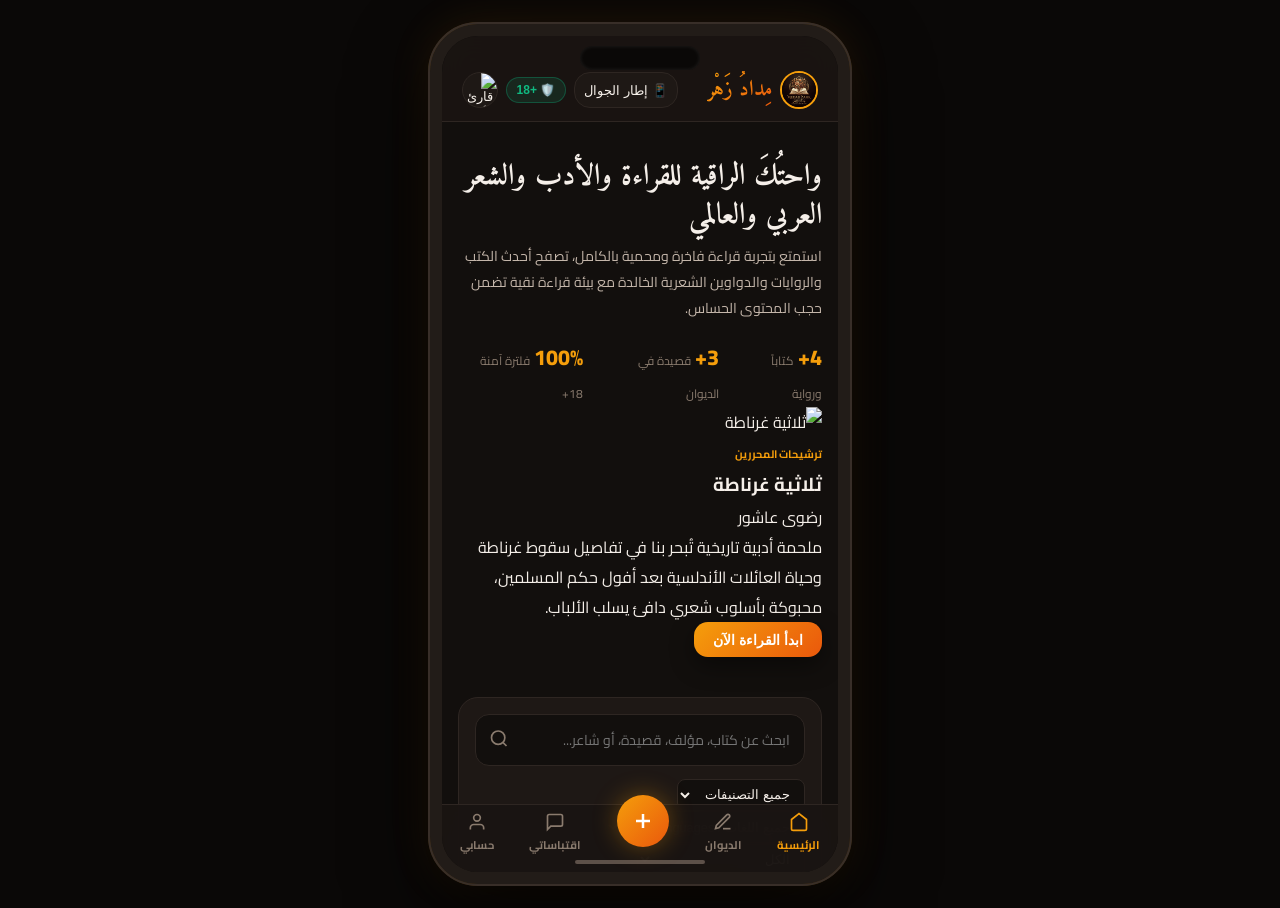
==== zhr/index.html @ e50a6e71 "Add files via upload" ====
<!DOCTYPE html>
<html lang="ar" dir="rtl" data-theme="dark">
<head>
  <meta charset="UTF-8">
  <meta name="viewport" content="width=device-width, initial-scale=1.0, maximum-scale=1.0, user-scalable=no, viewport-fit=cover">
  <title>مِدادُ زَهْر | Medad Zahr - تطبيق القراءة والأدب والشعر العربي</title>
  <meta name="description" content="تطبيق مِدادُ زَهْر (Medad Zahr) - تطبيق محمول فاخر للقراءة والأدب، رفع كتب PDF، ديوان الشعر، وفلتر +18 الآمن الفائق.">
  <meta name="keywords" content="مداد زهر, تطبيق كتب, PDF, شعر عربي, ديوان الشعر, قراءة آمنة, فلتر 18, Medad Zahr">
  <link rel="icon" type="image/png" href="assets/logo.png">
  
  <!-- PWA Manifest & Mobile App Configuration -->
  <link rel="manifest" href="manifest.json">
  <meta name="theme-color" content="#D97706">
  <meta name="mobile-web-app-capable" content="yes">
  <meta name="apple-mobile-web-app-capable" content="yes">
  <meta name="apple-mobile-web-app-status-bar-style" content="black-translucent">
  <meta name="apple-mobile-web-app-title" content="مِدادُ زَهْر">
  <link rel="apple-touch-icon" href="assets/logo.png">

  <!-- Custom Design Styles -->
  <link rel="stylesheet" href="css/style.css">

  <!-- PDF.js Library for Client-Side PDF Upload Parsing -->
  <script src="https://cdnjs.cloudflare.com/ajax/libs/pdf.js/3.11.174/pdf.min.js"></script>
  <script>
    if (window['pdfjs-dist/build/pdf']) {
      pdfjsLib.GlobalWorkerOptions.workerSrc = 'https://cdnjs.cloudflare.com/ajax/libs/pdf.js/3.11.174/pdf.worker.min.js';
    }
  </script>
</head>
<body class="mobile-app-body">
  <!-- Single Page Application Mounting Point -->
  <div id="app"></div>

  <!-- Service Worker Registration for PWA Offline App -->
  <script>
    if ('serviceWorker' in navigator) {
      window.addEventListener('load', () => {
        navigator.serviceWorker.register('./sw.js').then((reg) => {
          console.log('📱 Service Worker Registered Successfully for Medad Zahr App:', reg.scope);
        }).catch((err) => {
          console.log('Service Worker Registration Failed:', err);
        });
      });
    }
  </script>

  <!-- Main ES6 JavaScript Entry Module -->
  <script type="module" src="js/app.js"></script>
</body>
</html>
---- zhr/css/style.css ----
/* ==========================================================================
/* ==========================================================================
   مِدادُ زَهْر (Medad Zahr) - Phone Style Mobile Design System
   ========================================================================== */

@import url('https://fonts.googleapis.com/css2?family=Amiri:ital,wght@0,400;0,700;1,400;1,700&family=Cairo:wght@300;400;500;600;700;800;900&family=Inter:wght@300;400;500;600;700&family=Playfair+Display:ital,wght@0,400;0,600;0,700;1,400&display=swap');

:root {
  --bg-primary: #120F0D;
  --bg-secondary: #1A1513;
  --bg-tertiary: #241D1A;
  --surface-card: #1E1815;
  --surface-glass: rgba(26, 21, 19, 0.94);
  
  --text-primary: #F5EFE9;
  --text-secondary: #C4B6AA;
  --text-muted: #8A7B6E;
  --text-inverse: #120F0D;
  
  --brand-amber: #F59E0B;
  --brand-amber-hover: #FBBF24;
  --brand-terracotta: #EA580C;
  --brand-gold: #FACC15;
  --brand-rose: #FB7185;
  
  --border-light: #2E2622;
  --border-hover: #443833;
  --shadow-sm: 0 2px 8px rgba(0, 0, 0, 0.3);
  --shadow-md: 0 8px 24px rgba(0, 0, 0, 0.45);
  --shadow-lg: 0 16px 36px rgba(0, 0, 0, 0.6);
  --shadow-glow: 0 0 24px rgba(245, 158, 11, 0.35);
  
  --safe-green: #10B981;
  --safe-green-bg: rgba(16, 185, 129, 0.12);
  --warning-amber: #F59E0B;
  --warning-amber-bg: rgba(245, 158, 11, 0.12);
  --danger-red: #EF4444;
  --danger-red-bg: rgba(239, 68, 68, 0.12);

  --font-arabic-body: 'Cairo', sans-serif;
  --font-arabic-poetry: 'Amiri', serif;
  
  --radius-sm: 8px;
  --radius-md: 14px;
  --radius-lg: 20px;
  --radius-xl: 36px;
  
  --transition-fast: 0.2s cubic-bezier(0.4, 0, 0.2, 1);
  --transition-normal: 0.35s cubic-bezier(0.4, 0, 0.2, 1);
}

[data-theme="light"] {
  --bg-primary: #FAF6F0;
  --bg-secondary: #FFFDF9;
  --bg-tertiary: #F3ECE1;
  --surface-card: #FFFFFF;
  --surface-glass: rgba(255, 253, 249, 0.94);
  
  --text-primary: #2C221E;
  --text-secondary: #6B5D55;
  --text-muted: #9E8E85;
  --text-inverse: #FFFDF9;
  
  --brand-amber: #D97706;
  --brand-amber-hover: #B45309;
  --brand-terracotta: #C2410C;
  --brand-gold: #EAB308;
  
  --border-light: #E7DFD5;
  --border-hover: #D4C7B7;
}

*, *::before, *::after {
  box-sizing: border-box;
  margin: 0;
  padding: 0;
}

body {
  font-family: var(--font-arabic-body);
  background-color: #0A0807;
  color: var(--text-primary);
  min-height: 100vh;
  display: flex;
  justify-content: center;
  align-items: center;
  padding: 1.5rem 0;
  overflow-x: hidden;
}

/* ==========================================================================
   Realistic Phone Container Frame (Smartphone Style Mockup)
   ========================================================================== */
.mobile-device-frame {
  width: 420px;
  height: 860px;
  background: var(--bg-primary);
  border-radius: 48px;
  border: 12px solid #221C18;
  outline: 2px solid #382E28;
  box-shadow: 
    0 0 0 2px rgba(245, 158, 11, 0.2),
    0 30px 80px rgba(0, 0, 0, 0.8),
    0 0 40px rgba(217, 119, 6, 0.15);
  position: relative;
  overflow: hidden;
  display: flex;
  flex-direction: column;
}

/* Phone Top Camera Notch & Speaker Pill */
.mobile-device-frame::before {
  content: '';
  position: absolute;
  top: 10px;
  left: 50%;
  transform: translateX(-50%);
  width: 120px;
  height: 24px;
  background: #0A0807;
  border-radius: 20px;
  z-index: 2000;
  box-shadow: inset 0 0 4px rgba(255, 255, 255, 0.1);
}

/* Phone Bottom Home Indicator Bar */
.mobile-device-frame::after {
  content: '';
  position: absolute;
  bottom: 8px;
  left: 50%;
  transform: translateX(-50%);
  width: 130px;
  height: 4px;
  background: var(--text-muted);
  border-radius: 4px;
  z-index: 2000;
  opacity: 0.6;
}

@media (max-width: 480px) {
  body {
    padding: 0;
    align-items: stretch;
  }
  .mobile-device-frame {
    width: 100vw;
    height: 100vh;
    border-radius: 0;
    border: none;
    outline: none;
    box-shadow: none;
  }
  .mobile-device-frame::before, .mobile-device-frame::after {
    display: none;
  }
}

/* Phone Inner Scrollable Body */
main.mobile-app-content {
  flex: 1;
  overflow-y: auto;
  padding: 1rem 1rem 5.5rem;
  scroll-behavior: smooth;
}

/* --- Mobile Navigation Bar (Header) --- */
.mobile-top-bar {
  padding: 2.2rem 1.25rem 0.75rem; /* Padded for camera notch */
  background: var(--surface-glass);
  backdrop-filter: blur(16px);
  -webkit-backdrop-filter: blur(16px);
  border-bottom: 1px solid var(--border-light);
  display: flex;
  align-items: center;
  justify-content: space-between;
  position: sticky;
  top: 0;
  z-index: 1000;
}

/* --- Mobile Bottom Tab Bar --- */
.mobile-bottom-bar {
  position: absolute;
  bottom: 0;
  left: 0;
  width: 100%;
  height: 68px;
  background: var(--surface-glass);
  backdrop-filter: blur(20px);
  -webkit-backdrop-filter: blur(20px);
  border-top: 1px solid var(--border-light);
  display: flex;
  align-items: center;
  justify-content: space-around;
  padding-bottom: 10px;
  z-index: 1500;
}

.mobile-nav-item {
  display: flex;
  flex-direction: column;
  align-items: center;
  gap: 0.15rem;
  color: var(--text-muted);
  font-size: 0.7rem;
  font-weight: 700;
  text-decoration: none;
  cursor: pointer;
  transition: color var(--transition-fast);
}

.mobile-nav-item.active {
  color: var(--brand-amber);
}

.mobile-nav-fab {
  width: 52px;
  height: 52px;
  border-radius: 50%;
  background: linear-gradient(135deg, var(--brand-amber), var(--brand-terracotta));
  display: flex;
  align-items: center;
  justify-content: center;
  margin-top: -26px;
  box-shadow: var(--shadow-glow);
  cursor: pointer;
}

/* Hide desktop navbar in mobile phone style */
.navbar {
  display: none !important;
}

/* --- Buttons & UI Controls --- */
.brand-logo {
  display: flex;
  align-items: center;
  gap: 0.5rem;
  text-decoration: none;
  color: var(--text-primary);
}

.brand-logo-img {
  width: 38px;
  height: 38px;
  border-radius: 50%;
  object-fit: cover;
  border: 2px solid var(--brand-amber);
}

.brand-title {
  font-family: var(--font-arabic-poetry);
  font-size: 1.45rem;
  font-weight: 700;
  background: linear-gradient(135deg, var(--brand-amber), var(--brand-terracotta));
  -webkit-background-clip: text;
  -webkit-text-fill-color: transparent;
}

.nav-actions {
  display: flex;
  align-items: center;
  gap: 0.5rem;
}

.btn-icon {
  width: 36px;
  height: 36px;
  border-radius: 50%;
  border: 1px solid var(--border-light);
  background: var(--surface-card);
  color: var(--text-primary);
  display: inline-flex;
  align-items: center;
  justify-content: center;
  cursor: pointer;
}

.btn-primary {
  display: inline-flex;
  align-items: center;
  gap: 0.4rem;
  padding: 0.6rem 1.2rem;
  background: linear-gradient(135deg, var(--brand-amber), var(--brand-terracotta));
  color: #FFFFFF;
  font-weight: 700;
  font-size: 0.88rem;
  border: none;
  border-radius: var(--radius-md);
  cursor: pointer;
  box-shadow: var(--shadow-md);
}

.btn-secondary {
  display: inline-flex;
  align-items: center;
  gap: 0.4rem;
  padding: 0.55rem 1rem;
  background: var(--bg-tertiary);
  color: var(--text-primary);
  font-weight: 600;
  font-size: 0.85rem;
  border: 1px solid var(--border-light);
  border-radius: var(--radius-md);
  cursor: pointer;
}

.safe-shield-pill {
  display: inline-flex;
  align-items: center;
  gap: 0.25rem;
  padding: 0.3rem 0.65rem;
  border-radius: 14px;
  font-size: 0.72rem;
  font-weight: 700;
  cursor: pointer;
}

.safe-shield-pill.active {
  background: var(--safe-green-bg);
  color: var(--safe-green);
  border: 1px solid rgba(16, 185, 129, 0.3);
}

.safe-shield-pill.inactive {
  background: var(--warning-amber-bg);
  color: var(--warning-amber);
  border: 1px solid rgba(245, 158, 11, 0.3);
}

/* --- Mobile Hero & Search --- */
.hero-section {
  padding: 1.25rem 0;
  margin-bottom: 1.25rem;
}

.hero-content h1 {
  font-family: var(--font-arabic-poetry);
  font-size: 1.85rem;
  line-height: 1.3;
  margin-bottom: 0.5rem;
}

.hero-content p {
  font-size: 0.88rem;
  color: var(--text-secondary);
  margin-bottom: 1rem;
}

.hero-stats {
  display: flex;
  gap: 1.25rem;
}

.stat-number {
  font-size: 1.35rem;
  font-weight: 800;
  color: var(--brand-amber);
}

.stat-label {
  font-size: 0.75rem;
  color: var(--text-muted);
}

.filter-section {
  background: var(--surface-card);
  border: 1px solid var(--border-light);
  border-radius: var(--radius-lg);
  padding: 1rem;
  margin-bottom: 1.5rem;
}

.search-box-large {
  position: relative;
  margin-bottom: 0.75rem;
}

.search-input-large {
  width: 100%;
  padding: 0.75rem 2.5rem 0.75rem 0.85rem;
  border-radius: var(--radius-md);
  border: 1px solid var(--border-light);
  background: var(--bg-primary);
  color: var(--text-primary);
  font-size: 0.88rem;
  font-family: inherit;
}

[dir="rtl"] .search-input-large {
  padding: 0.75rem 0.85rem 0.75rem 2.5rem;
}

.search-icon-btn {
  position: absolute;
  top: 50%;
  transform: translateY(-50%);
  right: 0.85rem;
  background: none;
  border: none;
  color: var(--text-muted);
}

[dir="rtl"] .search-icon-btn {
  right: auto;
  left: 0.85rem;
}

.filter-row {
  display: flex;
  flex-wrap: wrap;
  gap: 0.5rem;
}

.filter-select {
  padding: 0.4rem 0.65rem;
  border-radius: var(--radius-sm);
  border: 1px solid var(--border-light);
  background: var(--bg-primary);
  color: var(--text-primary);
  font-size: 0.8rem;
}

.filter-pill {
  padding: 0.35rem 0.75rem;
  border-radius: 14px;
  background: var(--bg-tertiary);
  color: var(--text-secondary);
  font-size: 0.78rem;
  font-weight: 600;
}

.filter-pill.active {
  background: var(--brand-amber);
  color: #FFFFFF;
}

/* --- Mobile Grid (2 Columns) --- */
.section-title {
  font-family: var(--font-arabic-poetry);
  font-size: 1.4rem;
  margin-bottom: 1rem;
}

.books-grid {
  display: grid;
  grid-template-columns: repeat(2, 1fr);
  gap: 1rem;
}

.book-card {
  background: var(--surface-card);
  border-radius: var(--radius-md);
  border: 1px solid var(--border-light);
  overflow: hidden;
  box-shadow: var(--shadow-sm);
  display: flex;
  flex-direction: column;
}

.book-cover-wrap {
  position: relative;
  width: 100%;
  padding-top: 135%;
  background: var(--bg-tertiary);
}

.book-cover-img {
  position: absolute;
  top: 0;
  left: 0;
  width: 100%;
  height: 100%;
  object-fit: cover;
}

.book-badge-safe, .book-badge-redacted {
  position: absolute;
  top: 0.4rem;
  right: 0.4rem;
  font-size: 0.65rem;
  font-weight: 700;
  padding: 0.15rem 0.4rem;
  border-radius: 8px;
  color: #FFFFFF;
}

[dir="rtl"] .book-badge-safe, [dir="rtl"] .book-badge-redacted {
  right: auto;
  left: 0.4rem;
}

.book-badge-safe { background: rgba(16, 185, 129, 0.9); }
.book-badge-redacted { background: rgba(245, 158, 11, 0.9); }

.book-card-body {
  padding: 0.75rem;
  display: flex;
  flex-direction: column;
  flex: 1;
}

.book-category-tag {
  font-size: 0.68rem;
  font-weight: 700;
  color: var(--brand-amber);
}

.book-card-title {
  font-family: var(--font-arabic-poetry);
  font-size: 0.95rem;
  font-weight: 700;
  color: var(--text-primary);
  margin-bottom: 0.15rem;
  cursor: pointer;
}

.book-card-author {
  font-size: 0.75rem;
  color: var(--text-secondary);
  margin-bottom: 0.4rem;
}

.book-card-rating {
  font-size: 0.75rem;
  color: var(--brand-gold);
  margin-bottom: 0.4rem;
}

.book-card-bio {
  font-size: 0.75rem;
  color: var(--text-secondary);
  display: -webkit-box;
  -webkit-line-clamp: 2;
  -webkit-box-orient: vertical;
  overflow: hidden;
  margin-bottom: 0.75rem;
}

.book-card-actions {
  margin-top: auto;
  display: flex;
  gap: 0.3rem;
}

.btn-read {
  flex: 1;
  padding: 0.35rem;
  background: var(--bg-tertiary);
  color: var(--text-primary);
  font-weight: 600;
  font-size: 0.78rem;
  border: 1px solid var(--border-light);
  border-radius: var(--radius-sm);
  cursor: pointer;
  text-align: center;
}

/* --- Diwan Poetry --- */
.poetry-grid {
  display: flex;
  flex-direction: column;
  gap: 1rem;
}

.poem-card {
  background: var(--surface-card);
  border-radius: var(--radius-md);
  border: 1px solid var(--border-light);
  padding: 1.15rem;
}

.poem-era-badge {
  padding: 0.15rem 0.5rem;
  border-radius: 8px;
  background: var(--bg-tertiary);
  color: var(--brand-terracotta);
  font-size: 0.7rem;
  font-weight: 700;
}

.poem-title {
  font-family: var(--font-arabic-poetry);
  font-size: 1.15rem;
  margin: 0.4rem 0 0.15rem;
}

.poem-poet {
  font-size: 0.8rem;
  color: var(--brand-amber);
  margin-bottom: 0.75rem;
}

.poem-preview-stanzas {
  font-family: var(--font-arabic-poetry);
  font-size: 0.95rem;
  line-height: 1.8;
  background: var(--bg-primary);
  padding: 0.75rem;
  border-radius: var(--radius-sm);
  border-right: 3px solid var(--brand-amber);
  text-align: center;
}

.poem-verse-line {
  display: flex;
  justify-content: space-around;
  gap: 0.4rem;
}

.poem-card-footer {
  display: flex;
  justify-content: space-between;
  align-items: center;
  margin-top: 0.75rem;
  padding-top: 0.5rem;
  border-top: 1px solid var(--border-light);
  font-size: 0.75rem;
}

/* --- Redacted 18+ Blur Masks --- */
.redacted-passage {
  background: rgba(239, 68, 68, 0.15);
  color: transparent;
  text-shadow: 0 0 14px rgba(245, 239, 233, 0.95);
  filter: blur(5px);
  user-select: none;
  padding: 0.1rem 0.3rem;
  border-radius: 4px;
  cursor: pointer;
  position: relative;
  display: inline-block;
}

.redacted-passage::after {
  content: '🔒 محتوى +18 محجوب';
  position: absolute;
  top: 50%;
  left: 50%;
  transform: translate(-50%, -50%);
  background: var(--surface-card);
  color: var(--danger-red);
  font-size: 0.68rem;
  font-weight: 700;
  padding: 0.15rem 0.4rem;
  border-radius: 8px;
  border: 1px solid var(--danger-red);
  white-space: nowrap;
}

.redacted-passage.unlocked {
  background: var(--bg-tertiary);
  color: var(--text-primary);
  text-shadow: none;
  filter: none;
  user-select: auto;
}

.redacted-passage.unlocked::after {
  display: none;
}

/* --- Mobile Reader --- */
.reader-overlay {
  position: absolute;
  inset: 0;
  z-index: 2500;
  background: var(--bg-primary);
  display: flex;
  flex-direction: column;
}

.reader-header {
  padding: 0.6rem 0.85rem;
  border-bottom: 1px solid var(--border-light);
  background: var(--surface-card);
  display: flex;
  align-items: center;
  justify-content: space-between;
  gap: 0.5rem;
}

.reader-title-info h2 {
  font-family: var(--font-arabic-poetry);
  font-size: 1rem;
}

.reader-body {
  flex: 1;
  overflow-y: auto;
  padding: 1.25rem 0.85rem;
}

.reader-canvas {
  width: 100%;
  background: var(--surface-card);
  border-radius: var(--radius-md);
  border: 1px solid var(--border-light);
  padding: 1.5rem;
  min-height: 70vh;
}

.reader-page-content {
  font-family: var(--font-arabic-poetry);
  font-size: 1.15rem;
  line-height: 2;
  text-align: justify;
}

.reader-footer {
  height: 55px;
  border-top: 1px solid var(--border-light);
  background: var(--surface-card);
  display: flex;
  align-items: center;
  justify-content: space-between;
  padding: 0 0.85rem;
}

mark.search-highlight {
  background: var(--brand-gold);
  color: #000000;
  padding: 0.1rem 0.25rem;
  border-radius: 3px;
  font-weight: 700;
}

/* --- Modals & Auth --- */
.modal-backdrop {
  position: absolute;
  inset: 0;
  z-index: 3000;
  background: rgba(0, 0, 0, 0.75);
  backdrop-filter: blur(6px);
  display: flex;
  align-items: center;
  justify-content: center;
  padding: 1rem;
}

.modal-card {
  background: var(--surface-card);
  border-radius: var(--radius-lg);
  border: 1px solid var(--border-light);
  width: 100%;
  max-height: 85vh;
  overflow-y: auto;
  padding: 1.5rem;
  position: relative;
}

.form-group {
  margin-bottom: 1rem;
}

.form-label {
  display: block;
  font-weight: 600;
  font-size: 0.82rem;
  margin-bottom: 0.3rem;
}

.form-control {
  width: 100%;
  padding: 0.65rem 0.85rem;
  border-radius: var(--radius-sm);
  border: 1px solid var(--border-light);
  background: var(--bg-primary);
  color: var(--text-primary);
  font-family: inherit;
  font-size: 0.85rem;
}

textarea.form-control {
  min-height: 95px;
  resize: vertical;
}

/* --- Profile --- */
.profile-header {
  background: var(--surface-card);
  border: 1px solid var(--border-light);
  border-radius: var(--radius-md);
  padding: 1.25rem;
  margin-bottom: 1.25rem;
  display: flex;
  gap: 1rem;
  align-items: center;
}

.profile-avatar {
  width: 65px;
  height: 65px;
  border-radius: 50%;
  object-fit: cover;
  border: 2px solid var(--brand-amber);
}

.profile-tabs {
  display: flex;
  gap: 0.35rem;
  border-bottom: 1px solid var(--border-light);
  margin-bottom: 1.25rem;
  overflow-x: auto;
}

.tab-btn {
  padding: 0.6rem 0.85rem;
  font-weight: 700;
  font-size: 0.82rem;
  color: var(--text-secondary);
  border: none;
  background: none;
  cursor: pointer;
  border-bottom: 2px solid transparent;
  white-space: nowrap;
}

.tab-btn.active {
  color: var(--brand-amber);
  border-bottom-color: var(--brand-amber);
}

.app-footer {
  display: none;
}
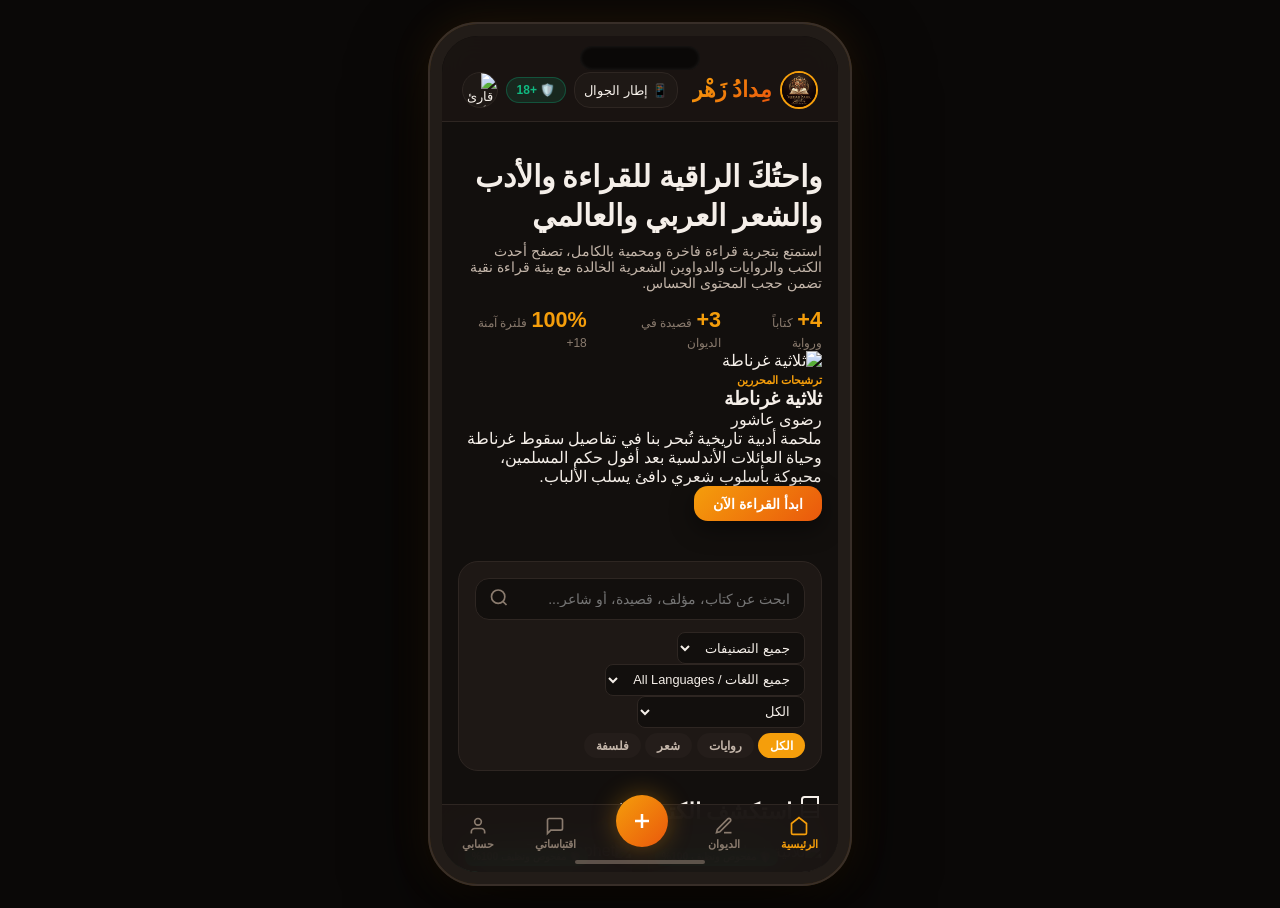
==== commit 0a753e22: "Add files via upload" ====
--- a/zhr/index.html
+++ b/zhr/index.html
@@ -3,6 +3,12 @@
 <head>
   <meta charset="UTF-8">
   <meta name="viewport" content="width=device-width, initial-scale=1.0, maximum-scale=1.0, user-scalable=no, viewport-fit=cover">
+  
+  <!-- Cybersecurity Security Headers & Content Security Policy (CSP) -->
+  <meta http-equiv="Content-Security-Policy" content="default-src 'self' https:; script-src 'self' 'unsafe-inline' https://cdnjs.cloudflare.com https://www.gstatic.com; style-src 'self' 'unsafe-inline' https://fonts.googleapis.com; font-src 'self' https://fonts.gstatic.com; img-src 'self' https: data:; connect-src 'self' https: wss:;">
+  <meta http-equiv="X-Content-Type-Options" content="nosniff">
+  <meta name="referrer" content="strict-origin-when-cross-origin">
+
   <title>مِدادُ زَهْر | Medad Zahr - تطبيق القراءة والأدب والشعر العربي</title>
   <meta name="description" content="تطبيق مِدادُ زَهْر (Medad Zahr) - تطبيق محمول فاخر للقراءة والأدب، رفع كتب PDF، ديوان الشعر، وفلتر +18 الآمن الفائق.">
   <meta name="keywords" content="مداد زهر, تطبيق كتب, PDF, شعر عربي, ديوان الشعر, قراءة آمنة, فلتر 18, Medad Zahr">
